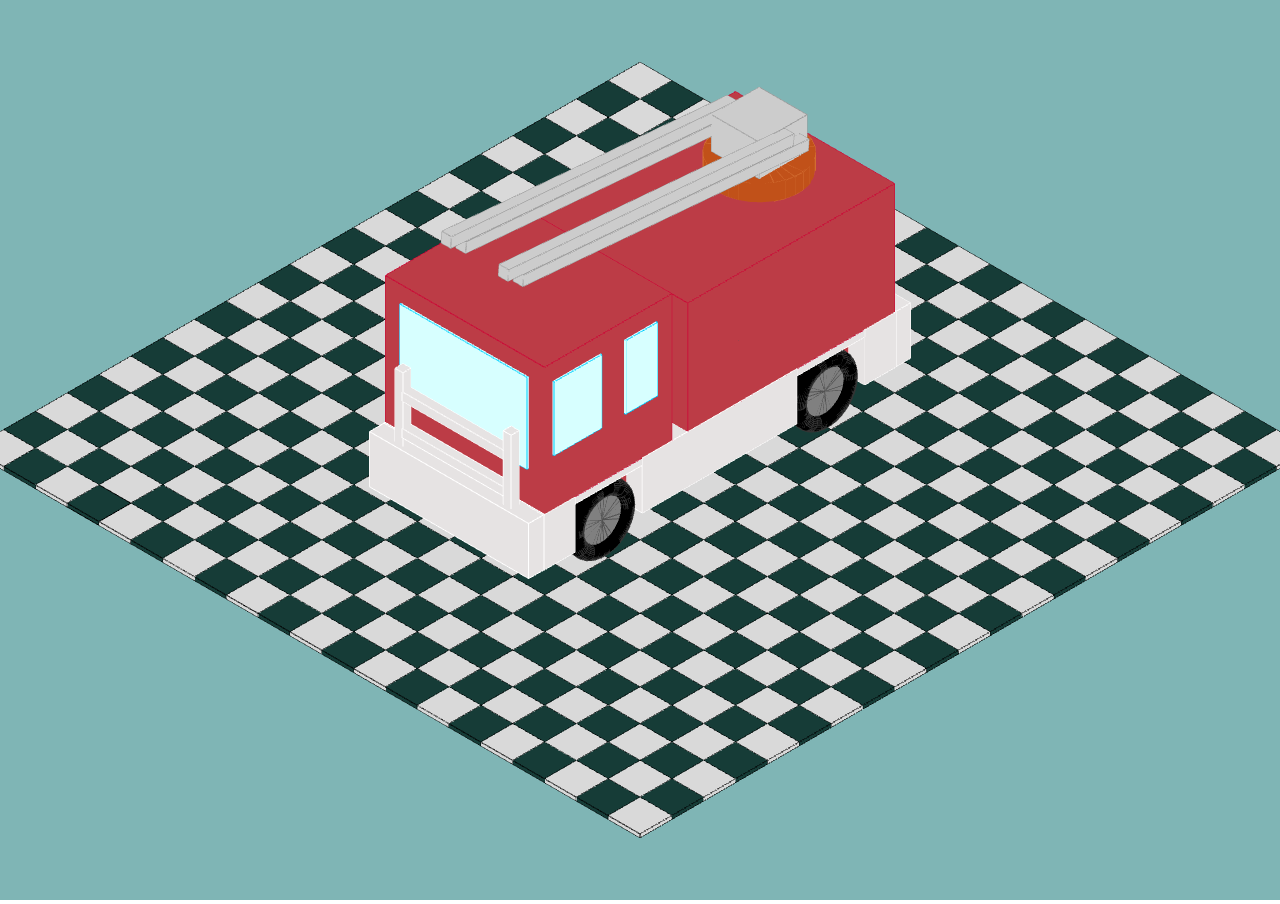
==== projects/proj2-starting-code/index.html @ 44399699 "Initial commit" ====
<!DOCTYPE html>
<html>

<head>
    <title>Projeto 02</title>
    <link rel="stylesheet" href="style.css">
</head>

<body>
    <script type="module" src="./app.js"></script>
    <div class="container">
        <canvas id="gl-canvas" width="512" height="512"></canvas>
        <div id 
        <div id="overlay">
            <!--<div>Points: <span id="points"></span></div>
            <div>Curves: <span id="curves"></span></div>
            <div>Steps: <span id="steps"></span></div>
            <div>Speed: <span id="speed"></span></div>
        -->
        </div>
        <div id="help_panel">
        </div>
    </div>
</body>

</html>
---- projects/proj2-starting-code/style.css ----
HTML,
body {
    width: 100%;
    height: 100%;
    margin: 0px;
    border: 0;
    overflow: hidden;
    /*  Disable scrollbars */
    display: block;
    /* No floating content on sides */
}

.container {
    position: relative;
}

#overlay {
    position: fixed;
    /*display: none;*/
    /*width: 200px;
    height: 200px;*/
    top: 0;
    left: 0;
    /*right: 0;
    bottom: 0;*/
    background-color: rgba(0, 0, 0, 0.5);
    color: white;
    /*z-index: 2;*/
}

#help_panel {
    position: fixed;
    /*display: none;*/
    /*width: 200px;
    height: 200px;*/
    bottom: 0;
    left: 0;
    /*right: 0;
    bottom: 0;*/
    background-color: rgba(0, 0, 0, 0.5);
    color: white;
    /*z-index: 2;*/
}
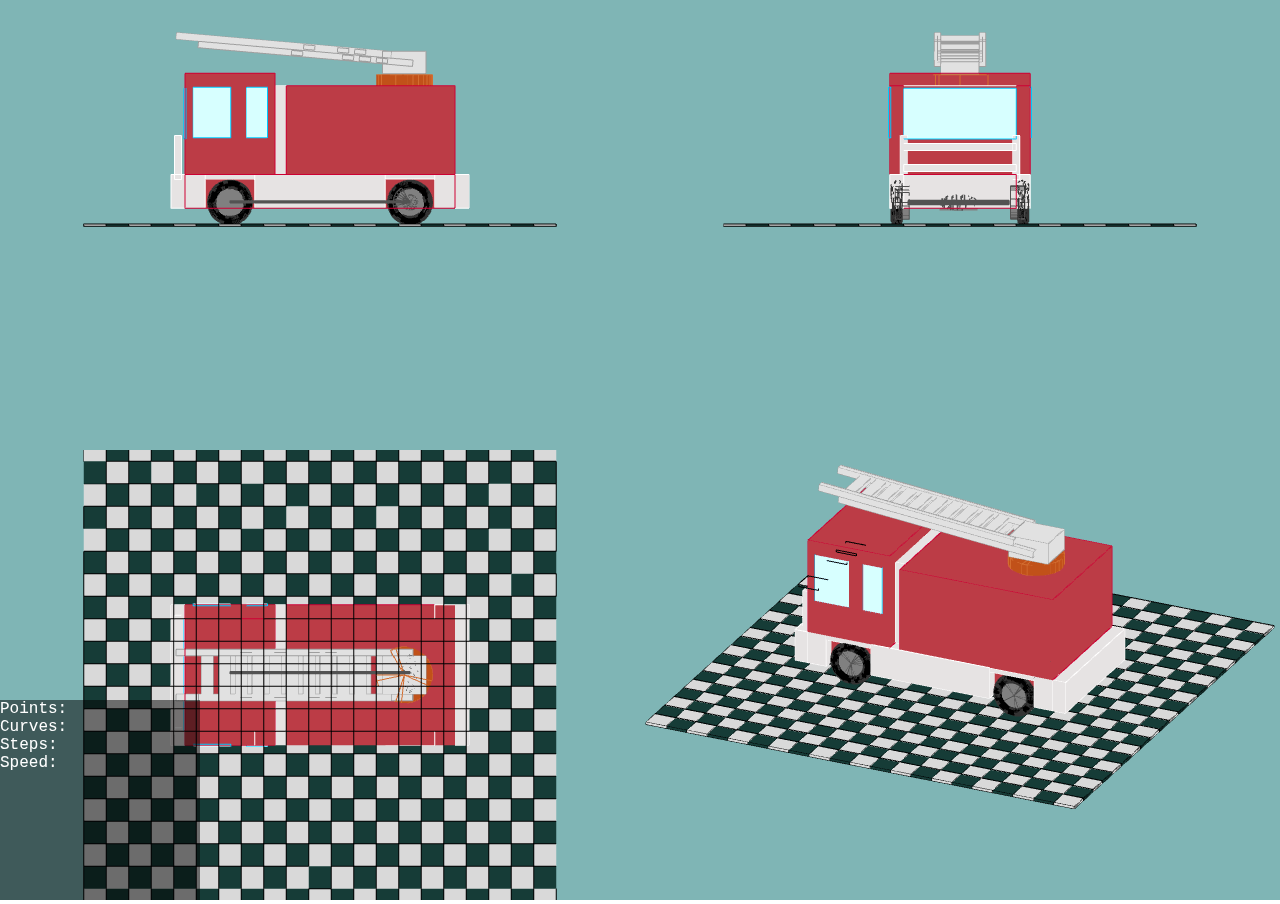
==== commit d0472e5b: "Scaled complete + axo fixed" ====
--- a/projects/proj2-starting-code/index.html
+++ b/projects/proj2-starting-code/index.html
@@ -10,15 +10,12 @@
     <script type="module" src="./app.js"></script>
     <div class="container">
         <canvas id="gl-canvas" width="512" height="512"></canvas>
-        <div id 
-        <div id="overlay">
-            <!--<div>Points: <span id="points"></span></div>
+        
+        <div id="help_panel">
+            <div>Points: <span id="points"></span></div>
             <div>Curves: <span id="curves"></span></div>
             <div>Steps: <span id="steps"></span></div>
             <div>Speed: <span id="speed"></span></div>
-        -->
-        </div>
-        <div id="help_panel">
         </div>
     </div>
 </body>
--- a/projects/proj2-starting-code/style.css
+++ b/projects/proj2-starting-code/style.css
@@ -12,6 +12,7 @@
 
 .container {
     position: relative;
+    font-family: 'JetBrains Mono', monospace;
 }
 
 #overlay {
@@ -30,14 +31,14 @@
 
 #help_panel {
     position: fixed;
-    /*display: none;*/
-    /*width: 200px;
-    height: 200px;*/
+    display: block;
+    width: 200px;
+    height: 200px;
     bottom: 0;
     left: 0;
-    /*right: 0;
-    bottom: 0;*/
+    right: 0;
+    bottom: 0;
     background-color: rgba(0, 0, 0, 0.5);
     color: white;
-    /*z-index: 2;*/
+    z-index: 2;
 }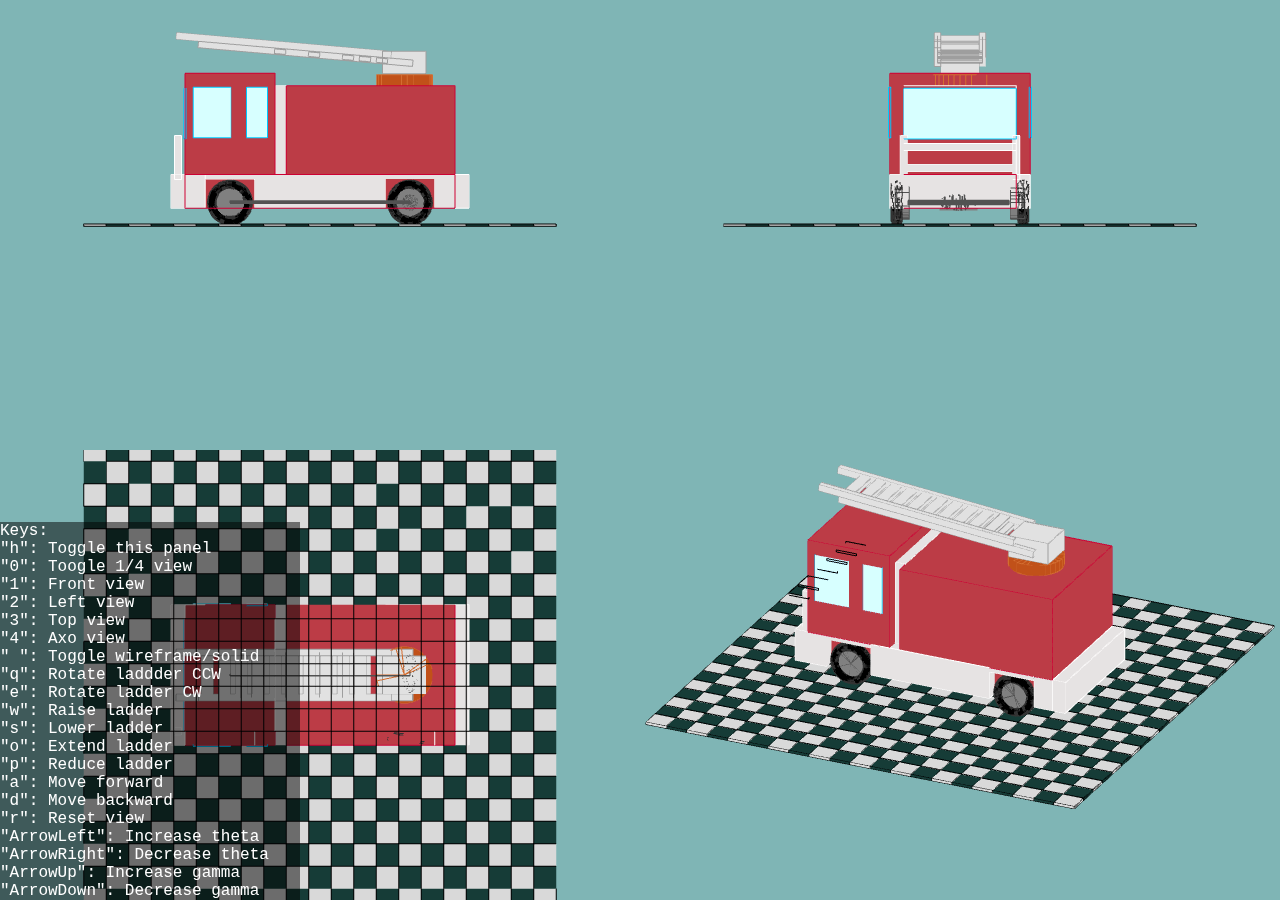
==== commit 3b67c649: "added overlay with commands instructions" ====
--- a/projects/proj2-starting-code/index.html
+++ b/projects/proj2-starting-code/index.html
@@ -12,10 +12,27 @@
         <canvas id="gl-canvas" width="512" height="512"></canvas>
         
         <div id="help_panel">
-            <div>Points: <span id="points"></span></div>
-            <div>Curves: <span id="curves"></span></div>
-            <div>Steps: <span id="steps"></span></div>
-            <div>Speed: <span id="speed"></span></div>
+            <div>Keys: <span id="KeysHeader"></span></div>
+            <div>"h": Toggle this panel <span id="toggle_panel"></span></div>
+            <div>"0": Toogle 1/4 view <span id="4view"></span></div>
+            <div>"1": Front view <span id="front_view"></span></div>
+            <div>"2": Left view  <span id="left_view"></span></div>
+            <div>"3": Top view <span id="top_view"></span></div>
+            <div>"4": Axo view<span i="axo_view"></span></div>
+            <div>" ": Toggle wireframe/solid <span id="wireframe"></span></div>
+            <div>"q": Rotate laddder CCW <span id="ladder_rotateCCW"></span></div>
+            <div>"e": Rotate ladder CW <span id="ladder_rotateCW"></span></div>
+            <div>"w": Raise ladder <span id="ladder_raise"></span></div>
+            <div>"s": Lower ladder <span id="ladder_lower"></span></div>
+            <div>"o": Extend ladder <span id="ladder_extend"></span></div>
+            <div>"p": Reduce ladder <span id="ladder_reduce"></span></div>
+            <div>"a": Move forward <span id="car_forward"></span></div>
+            <div>"d": Move backward <span id="car_backward"></span></div>
+            <div>"r": Reset view  <span id="view_reset"></span></div>
+            <div>"ArrowLeft": Increase theta <span id="theta_increase"></span></div>
+            <div>"ArrowRight": Decrease theta <span id="theta_decrease"></span></div>
+            <div>"ArrowUp": Increase gamma <span id="gamma_increase"></span></div>
+            <div>"ArrowDown": Decrease gamma <span id="gamma_decrease"></span></div>
         </div>
     </div>
 </body>
--- a/projects/proj2-starting-code/style.css
+++ b/projects/proj2-starting-code/style.css
@@ -32,8 +32,8 @@
 #help_panel {
     position: fixed;
     display: block;
-    width: 200px;
-    height: 200px;
+    width: 300px;
+    height: auto;
     bottom: 0;
     left: 0;
     right: 0;
